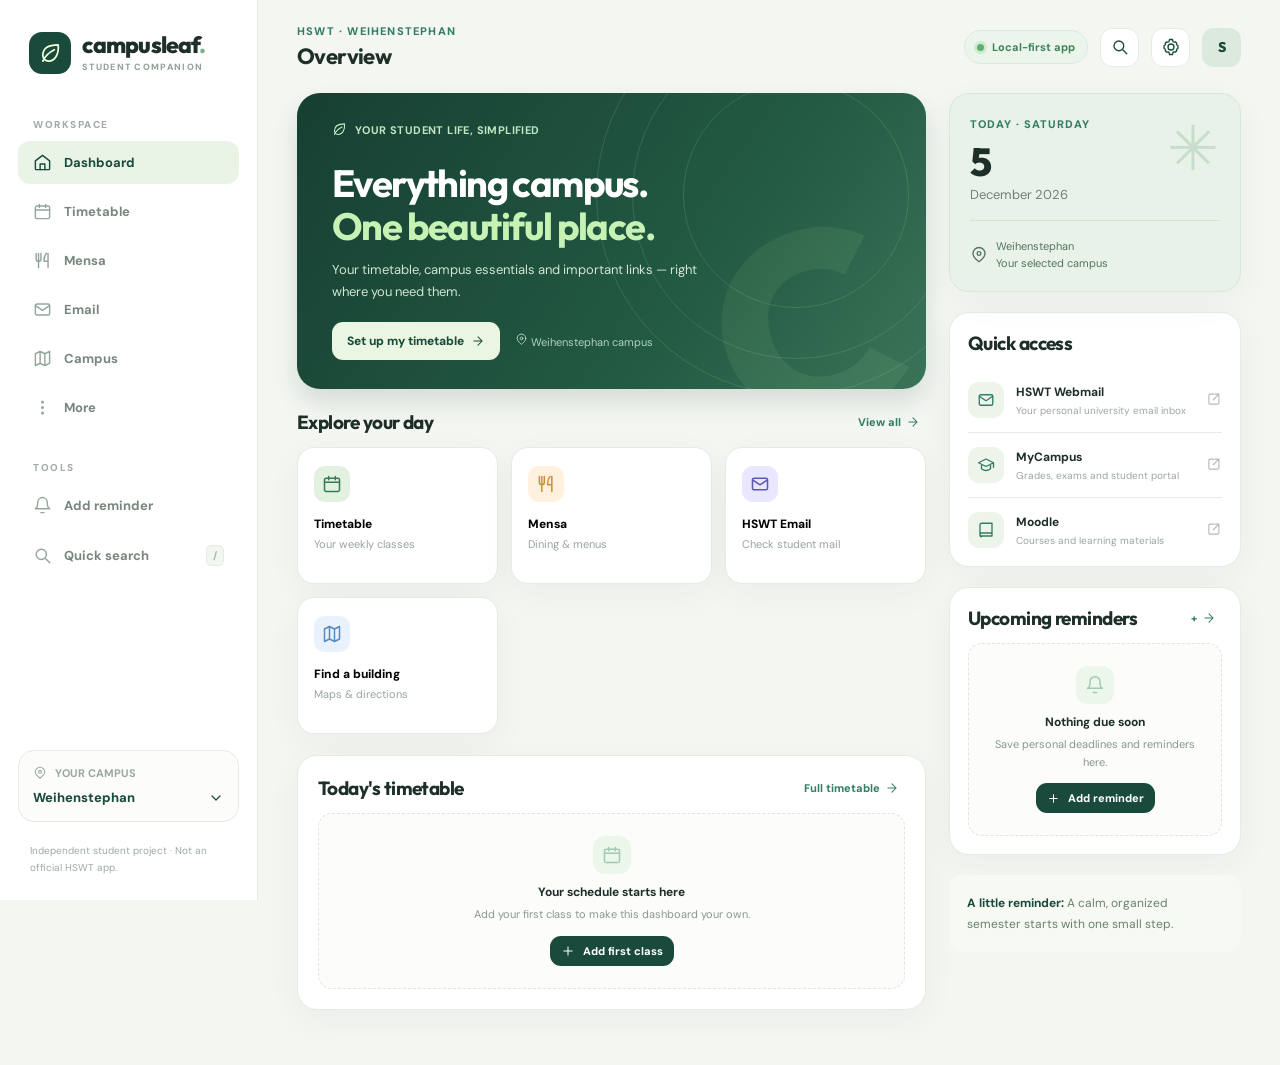
==== index.html @ a12aa0f3 "Initial CampusLeaf app release" ====
<!doctype html>
<html lang="en">
  <head>
    <meta charset="utf-8" />
    <meta name="viewport" content="width=device-width, initial-scale=1, viewport-fit=cover" />
    <meta name="theme-color" content="#123D33" />
    <meta name="description" content="An independent student-built companion for HSWT's Weihenstephan and Triesdorf campuses." />
    <meta name="apple-mobile-web-app-capable" content="yes" />
    <meta name="apple-mobile-web-app-status-bar-style" content="default" />
    <meta name="apple-mobile-web-app-title" content="CampusLeaf" />
    <link rel="manifest" href="./manifest.webmanifest" />
    <link rel="icon" href="./assets/favicon.svg" type="image/svg+xml" />
    <link rel="apple-touch-icon" href="./assets/icon-192.png" />
    <link rel="stylesheet" href="./styles.css" />
    <title>CampusLeaf — Your HSWT student companion</title>
  </head>
  <body>
    <div id="app"></div>
    <script src="./data-services.js" defer></script>
    <script src="./app.js" defer></script>
  </body>
</html>
---- styles.css ----
@import url('https://fonts.googleapis.com/css2?family=DM+Sans:wght@400;500;600;700;800&family=Outfit:wght@400;500;600;700;800&display=swap');
:root{--bg:#F4F6F2;--surface:#FFF;--surface-2:#F7F9F6;--text:#1E2E29;--muted:#738078;--border:#E6EBE5;--green:#194A3B;--green-dark:#12382E;--mint:#DCF0DB;--lime:#BCE68C;--sage:#E7EFE5;--teal:#347C66;--amber:#F4B96C;--shadow:0 10px 35px rgba(19,51,35,.045);--r:20px;--font:'DM Sans',-apple-system,BlinkMacSystemFont,'Segoe UI',sans-serif}
*{box-sizing:border-box}html{height:100%;scroll-behavior:smooth}body{margin:0;min-height:100%;background:var(--bg);color:var(--text);font-family:var(--font);font-size:14px;-webkit-font-smoothing:antialiased}a{color:inherit;text-decoration:none}button,input,select,textarea{font:inherit}button{cursor:pointer}button:focus-visible,a:focus-visible,input:focus-visible,select:focus-visible,textarea:focus-visible{outline:3px solid #69BB8F;outline-offset:2px}button:disabled{cursor:not-allowed;opacity:.55}.app-shell{display:grid;grid-template-columns:258px minmax(0,1fr);min-height:100vh;max-width:1920px;margin:auto}.sidebar{background:#fff;border-right:1px solid var(--border);height:100vh;position:sticky;top:0;padding:32px 18px 24px;display:flex;flex-direction:column;gap:28px;z-index:20}.brand{display:flex;align-items:center;gap:11px;padding:0 11px}.brand-mark{background:var(--green);color:#EDFFDB;width:42px;height:42px;border-radius:13px;display:grid;place-items:center;flex-shrink:0}.brand-name{font-family:Outfit,var(--font);font-size:23px;font-weight:800;line-height:1;letter-spacing:-.9px}.brand-sub{margin-top:5px;color:#93A298;letter-spacing:1.3px;text-transform:uppercase;font-size:9px;font-weight:800}.aside-label{font-size:10px;color:#A0ACA4;text-transform:uppercase;font-weight:800;letter-spacing:1.5px;padding:0 15px;margin:16px 0 10px}.nav-list{display:grid;gap:6px}.nav-btn{display:flex;align-items:center;gap:12px;text-align:left;border:0;background:transparent;width:100%;border-radius:12px;padding:12px 15px;font-size:13px;font-weight:700;color:#78877D;transition:.2s}.nav-btn:hover{background:#F1F6F0;color:var(--green)}.nav-btn.active{color:var(--green);background:#E9F4E7}.nav-btn.active .nav-icon{color:var(--green)}.nav-btn .nav-icon{color:#94A69A;line-height:0}.sidebar-bottom{margin-top:auto;display:grid;gap:20px}.campus-switch{border:1px solid var(--border);border-radius:16px;padding:15px 14px;background:#FCFDFB}.campus-top{display:flex;align-items:center;gap:8px;color:#9AA79F;font-size:11px;font-weight:700;margin-bottom:9px}.campus-select{display:flex;align-items:center;justify-content:space-between;border:0;background:none;text-align:left;width:100%;font-size:13px;color:var(--green);font-weight:800;padding:0}.indie-note{font-size:10px;color:#9CA9A1;line-height:1.7;padding:0 12px}.content{min-width:0}.topbar{padding:24px 39px 17px;display:flex;align-items:center;justify-content:space-between;gap:16px}.top-title{display:flex;flex-direction:column;gap:4px}.top-title .eyebrow{font-size:11px;letter-spacing:1.2px;text-transform:uppercase;font-weight:800;color:var(--teal)}.top-title strong{font-family:Outfit,var(--font);font-size:22px;letter-spacing:-.6px}.top-actions{display:flex;align-items:center;gap:12px}.top-status{font-size:11px;font-weight:700;border:1px solid #DCEADE;background:#EBF5EB;color:#418257;padding:9px 12px;border-radius:20px;display:flex;align-items:center;gap:8px}.status-dot{width:7px;height:7px;background:#5FAF73;border-radius:50%;box-shadow:0 0 0 3px #CFEBCE}.icon-button{border:1px solid var(--border);background:var(--surface);color:var(--green);width:39px;height:39px;border-radius:12px;display:grid;place-items:center}.avatar{width:39px;height:39px;border-radius:12px;background:#DBEADD;color:var(--green);font-family:Outfit;display:grid;place-items:center;font-weight:800}.page{max-width:1550px;margin:0 auto;padding:6px 39px 55px}.page-title{font-family:Outfit,var(--font);font-size:30px;font-weight:700;letter-spacing:-1px;margin:0 0 5px}.page-sub{color:var(--muted);line-height:1.6;margin:0 0 24px;font-size:13px}.dashboard-grid{display:grid;grid-template-columns:minmax(0,1fr) 292px;gap:23px}.main-column{min-width:0;display:flex;flex-direction:column;gap:21px}.side-column{min-width:0;display:flex;flex-direction:column;gap:20px}.hero{position:relative;min-height:248px;overflow:hidden;border-radius:23px;background:linear-gradient(125deg,#173F33 0%,#235B43 65%,#3A7458 100%);color:#fff;padding:29px 35px;box-shadow:0 13px 24px rgba(24,68,49,.14)}.hero>*{position:relative;z-index:2}.hero-orbit{position:absolute!important;z-index:1!important;right:-70px;top:-98px;width:400px;height:400px;border-radius:50%;border:1px solid rgba(237,252,218,.12)}.hero-orbit:before,.hero-orbit:after{content:'';position:absolute;inset:35px;border-radius:50%;border:1px solid rgba(237,252,218,.12)}.hero-orbit:after{inset:86px}.hero-leaf{position:absolute!important;z-index:1!important;right:32px;bottom:-65px;font-family:Outfit;font-size:260px;font-weight:800;line-height:1;color:rgba(205,246,177,.07);transform:rotate(-18deg)}.hero-top{display:flex;align-items:center;gap:8px;color:#C1E7C2;font-size:11px;font-weight:700;letter-spacing:.4px}.hero h1{font-family:Outfit,var(--font);font-size:38px;max-width:490px;line-height:1.12;letter-spacing:-1.6px;margin:25px 0 12px}.hero p{color:#D0E5D2;font-size:13px;max-width:390px;line-height:1.65;margin:0}.hero-footer{margin-top:20px;display:flex;align-items:center;gap:15px;flex-wrap:wrap}.white-button{border:0;border-radius:11px;background:#EAF6E1;padding:11px 15px;font-size:12px;font-weight:800;color:var(--green);display:inline-flex;align-items:center;gap:7px}.hero-meta{color:#B2D4BD;font-size:11px}.section-heading{display:flex;align-items:center;justify-content:space-between;gap:12px;margin-bottom:13px}.section-heading h2,.panel-heading{font-family:Outfit,var(--font);font-size:19px;font-weight:700;letter-spacing:-.55px;margin:0}.section-heading .small-link{color:var(--teal);font-size:11px;font-weight:800;border:0;background:none;display:flex;align-items:center;gap:5px}.quick-grid{display:grid;grid-template-columns:repeat(3,minmax(0,1fr));gap:13px}.quick-tile{border:1px solid var(--border);border-radius:17px;background:#fff;padding:18px 16px;text-align:left;min-height:137px;display:flex;flex-direction:column;align-items:start;box-shadow:var(--shadow);transition:transform .18s,border-color .18s}.quick-tile:hover{transform:translateY(-3px);border-color:#BBD5C0}.tile-icon{width:36px;height:36px;border-radius:11px;display:grid;place-items:center;margin-bottom:14px}.tile-icon.green{background:#E2F1E0;color:#377B56}.tile-icon.orange{background:#FFF1DE;color:#CE8E37}.tile-icon.blue{background:#E8F1FC;color:#588CC0}.tile-title{font-weight:800;font-size:12px;margin-bottom:4px}.tile-sub{font-size:11px;color:#98A49C;line-height:1.5}.card{border:1px solid var(--border);border-radius:var(--r);background:var(--surface);padding:20px;box-shadow:var(--shadow)}.card.slim{padding:18px}.agenda-list{display:grid;gap:10px;margin-top:16px}.agenda-item{display:flex;gap:13px;align-items:center;border-radius:12px;padding:12px 13px;background:var(--surface-2)}.time-box{font-size:11px;color:var(--teal);font-weight:800;min-width:48px}.agenda-line{height:30px;width:3px;border-radius:2px;background:#8DBD9E}.agenda-text{min-width:0;flex:1}.agenda-title{font-size:12px;font-weight:800;white-space:nowrap;overflow:hidden;text-overflow:ellipsis}.agenda-detail{font-size:10px;color:#9AA69D;margin-top:4px}.empty{padding:22px;text-align:center;border:1px dashed #DBE8DB;border-radius:14px;background:#FCFDFB}.empty-icon{color:#A1CBB1;margin:0 auto 10px;width:38px;height:38px;display:grid;place-items:center;background:#EDF6EB;border-radius:12px}.empty strong{display:block;font-size:12px;margin-bottom:6px}.empty p{color:#89988B;font-size:11px;line-height:1.6;margin:0 auto 12px;max-width:300px}.btn{display:inline-flex;align-items:center;justify-content:center;gap:8px;border-radius:11px;border:0;padding:10px 15px;background:var(--green);font-size:12px;font-weight:800;color:white}.btn:hover{filter:brightness(1.08)}.btn.secondary{background:#E8F3E7;color:var(--green)}.btn.outline{background:transparent;border:1px solid var(--border);color:var(--text)}.btn.danger{background:#FFF0ED;color:#B54435}.btn.small{font-size:11px;padding:8px 11px}.eyebrow-card{font-size:11px;font-weight:800;letter-spacing:1px;color:var(--teal);text-transform:uppercase}.date-number{font-family:Outfit;font-size:39px;font-weight:800;letter-spacing:-1.5px;line-height:1;margin:10px 0 5px}.date-month{font-size:13px;color:var(--muted)}.date-card{background:#E9F2E8;border-color:#D6E8D7;position:relative;overflow:hidden}.date-card::after{content:'✳';position:absolute;top:14px;right:21px;color:#C7DECB;font-size:62px}.date-divider{height:1px;background:#D4E5D5;margin:17px 0}.date-foot{display:flex;gap:8px;align-items:center;color:#527560;font-size:11px;line-height:1.5}.small-panel-row{display:flex;align-items:center;gap:12px;padding:14px 0;border-bottom:1px solid var(--border)}.small-panel-row:last-child{border-bottom:none;padding-bottom:0}.small-panel-icon{width:36px;height:36px;display:grid;place-items:center;border-radius:11px;background:#EDF5EA;color:var(--teal)}.small-panel-text{flex:1;min-width:0}.small-panel-text strong{font-size:12px;display:block}.small-panel-text small{display:block;color:#9AA79E;font-size:10px;margin-top:4px}.external{color:#B0BDB2}.quote{background:#F7F9F3;border-radius:14px;padding:18px;font-size:12px;color:#6A806D;line-height:1.7}.quote strong{color:var(--green)}.footer-meta{color:#A0ADA3;font-size:11px;line-height:1.7;text-align:center;margin-top:auto}.chip{border-radius:20px;padding:5px 9px;background:#ECF5E9;color:#397A56;font-size:10px;font-weight:800;display:inline-flex;gap:5px;align-items:center}.chip.gold{background:#FFF4E4;color:#B47A37}.chip.gray{background:#F2F5F1;color:#708578}.list-grid{display:grid;gap:12px}.day-tabs{display:flex;gap:7px;overflow-x:auto;scrollbar-width:none;margin-bottom:22px}.day-tabs::-webkit-scrollbar{display:none}.day-tab{background:#fff;border:1px solid var(--border);border-radius:13px;min-width:79px;padding:12px 16px;display:flex;flex-direction:column;align-items:center;gap:5px;color:#84958A}.day-tab.active{background:var(--green);border-color:var(--green);color:#fff}.day-tab strong{font-size:13px}.day-tab small{font-size:10px;font-weight:700}.class-card,.reminder-card{background:#fff;border:1px solid var(--border);border-radius:16px;padding:19px;display:flex;align-items:center;gap:15px;min-width:0}.class-time{min-width:84px;font-family:Outfit;font-weight:800;color:var(--green);font-size:17px}.class-time span{display:block;font-size:11px;color:#9CAAA0;font-family:var(--font);margin-top:5px;font-weight:600}.class-stripe{width:4px;align-self:stretch;min-height:50px;background:#80B899;border-radius:5px}.class-content{flex:1;min-width:0}.class-content strong{display:block;font-size:15px;margin-bottom:6px}.class-content small{font-size:11px;color:#93A097}.class-content .subrow{display:flex;gap:13px;flex-wrap:wrap}.delete-btn{border:0;border-radius:10px;background:#FDF0ED;color:#B96D64;padding:10px;display:grid;place-items:center}.toolbar{display:flex;align-items:center;justify-content:space-between;margin-bottom:20px;gap:14px;flex-wrap:wrap}.pill-tabs{display:inline-flex;background:#E9EEE7;padding:4px;border-radius:13px;gap:3px}.pill-tabs button{border:0;border-radius:10px;background:transparent;padding:9px 13px;color:#829185;font-weight:800;font-size:11px}.pill-tabs button.active{background:white;color:var(--green);box-shadow:0 1px 6px rgba(0,0,0,.04)}.info-banner{display:flex;align-items:flex-start;gap:12px;background:#EEF4EB;border:1px solid #E0EBDD;padding:15px 17px;border-radius:14px;font-size:12px;color:#5D7862;line-height:1.7;margin-bottom:22px}.info-banner strong{color:var(--green)}.spotlight{border-radius:22px;padding:25px;min-height:195px;background:linear-gradient(115deg,#204D3C,#458360);color:#fff;position:relative;overflow:hidden}.spotlight::after{content:'◌';font-family:Outfit;position:absolute;right:-4px;bottom:-77px;color:#AEE2A4;opacity:.17;font-size:260px}.spotlight>*{position:relative;z-index:1}.spotlight small{font-size:11px;text-transform:uppercase;font-weight:800;letter-spacing:1px;color:#C1E8C3}.spotlight h2{font-family:Outfit;font-size:27px;letter-spacing:-.8px;margin:17px 0 8px}.spotlight p{font-size:12px;color:#D4E8D7;max-width:480px;line-height:1.7}.food-layout{display:grid;grid-template-columns:1.1fr 1fr;gap:19px}.resource-row{display:flex;align-items:center;gap:14px;padding:15px;border:1px solid var(--border);border-radius:14px;background:#fff;margin-bottom:10px;transition:border-color .2s}.resource-row:hover{border-color:#95C5A6}.resource-icon{width:44px;height:44px;border-radius:13px;background:#EDF4EC;color:#458467;display:grid;place-items:center;flex-shrink:0}.resource-content{min-width:0;flex:1}.resource-content strong{font-size:13px;display:block;margin-bottom:4px}.resource-content small{font-size:11px;color:#92A096;line-height:1.5}.campus-grid{display:grid;grid-template-columns:1fr 1fr;gap:20px}.map-graphic{height:155px;border-radius:15px;margin-bottom:18px;display:grid;place-items:center;position:relative;background:radial-gradient(circle at 76% 22%,#CCE8CB 0 10%,transparent 11%),linear-gradient(140deg,#E9F4E5,#DCE9DA);overflow:hidden}.map-graphic:before{content:'';position:absolute;width:260px;height:25px;background:#F7FCF6;transform:rotate(-30deg);box-shadow:0 50px 0 #F7FCF6,0 -48px 0 #F7FCF6}.map-graphic:after{content:'';width:160px;height:160px;border:2px dashed #93C79B;position:absolute;transform:rotate(-30deg);border-radius:50%}.map-pin{position:relative;z-index:1;background:#2C7053;color:white;width:47px;height:47px;display:grid;place-items:center;border:5px solid #D5E9D6;border-radius:50%;box-shadow:0 4px 12px rgba(44,112,83,.12)}.campus-box{border:1px solid var(--border);background:#fff;border-radius:19px;padding:20px}.campus-box.selected{border-color:#85B995;box-shadow:0 0 0 2px #E0F0DE}.campus-box h3{font-family:Outfit;font-size:22px;margin:5px 0}.campus-box p{color:#8B9A90;font-size:12px;line-height:1.7}.campus-box .campus-tag{font-size:10px;color:#3F8060;font-weight:800;text-transform:uppercase;letter-spacing:1px}.building-list{display:flex;gap:7px;flex-wrap:wrap;margin:13px 0 20px}.building{background:#F1F5F0;border:1px solid #E6EBE4;padding:7px 10px;border-radius:8px;font-size:10px;font-weight:700;color:#66816C}.settings-grid{display:grid;grid-template-columns:1fr 1fr;gap:20px}.setting-row{display:flex;align-items:center;justify-content:space-between;gap:20px;padding:18px 0;border-bottom:1px solid var(--border)}.setting-row:last-child{border:0}.setting-row strong{display:block;font-size:13px;margin-bottom:5px}.setting-row small{font-size:11px;color:#95A197;line-height:1.6}.setting-options{display:flex;gap:6px}.setting-options button{padding:9px 11px;border:1px solid var(--border);border-radius:10px;background:#fff;color:#889A8D;font-weight:800;font-size:11px}.setting-options button.active{background:var(--green);border-color:var(--green);color:#fff}.modal-backdrop{position:fixed;inset:0;background:rgba(10,32,21,.47);backdrop-filter:blur(4px);z-index:100;display:grid;place-items:center;padding:18px}.modal{width:min(100%,510px);max-height:94vh;overflow-y:auto;background:#fff;border-radius:22px;padding:24px;box-shadow:0 25px 80px rgba(0,0,0,.19)}.modal-head{display:flex;justify-content:space-between;align-items:flex-start;gap:10px;margin-bottom:18px}.modal-title{font-family:Outfit;font-size:24px;font-weight:800;letter-spacing:-.6px}.modal-sub{font-size:11px;color:#8C9A90;margin-top:5px}.form-grid{display:grid;grid-template-columns:1fr 1fr;gap:14px}.field{display:flex;flex-direction:column;gap:7px}.field.full{grid-column:1/-1}.field label{font-size:11px;color:#708276;font-weight:800}.field input,.field select,.field textarea{width:100%;padding:12px;border-radius:10px;background:#F9FBF8;border:1px solid #DFE8DE;color:var(--text);outline:none;min-width:0}.field input:focus,.field select:focus,.field textarea:focus{border-color:#7AAF8E}.form-actions{margin-top:22px;display:flex;justify-content:flex-end;gap:8px}.toast{position:fixed;bottom:26px;left:50%;transform:translateX(-50%);background:#1A4537;color:white;padding:12px 17px;border-radius:12px;box-shadow:0 12px 22px #193E3320;z-index:120;max-width:calc(100% - 30px);font-size:12px;font-weight:700}.mobile-top{display:none}.mobile-tabs{display:none}.desktop-only{display:initial}.mobile-only{display:none}.search-input{width:100%;border:1px solid var(--border);background:white;border-radius:12px;padding:12px 15px;font-size:13px;min-width:0}.search-input::placeholder{color:#A0ABA3}.kbd{display:inline-block;font-size:10px;font-weight:800;background:#F2F6F1;border:1px solid var(--border);padding:3px 6px;border-radius:5px;color:#A4B3A6;margin-left:auto}.search-head{display:flex;align-items:center;gap:10px;margin-bottom:16px}.suggestion-heading{font-size:10px;text-transform:uppercase;letter-spacing:1px;color:#A1AFA3;font-weight:800;margin:20px 0 9px}.privacy-row{margin-top:20px;border-top:1px solid var(--border);padding-top:16px;color:#97A69B;font-size:11px;line-height:1.7}body.dark{--bg:#101F1A;--surface:#1B3128;--surface-2:#20382E;--text:#E9F4E9;--muted:#B0C1B3;--border:#365046;--green:#A8D9B3;--green-dark:#A7DBAF;--mint:#224834;--sage:#264436;--teal:#A8DBAC;--shadow:0 10px 34px rgba(0,0,0,.13)}body.dark .sidebar,body.dark .card,body.dark .quick-tile,body.dark .class-card,body.dark .resource-row,body.dark .reminder-card,body.dark .campus-box,body.dark .icon-button,body.dark .modal,body.dark .search-input{background:var(--surface)}body.dark .nav-btn.active,body.dark .campus-switch,body.dark .empty,body.dark .quote,body.dark .day-tab,body.dark .field input,body.dark .field select,body.dark .field textarea,body.dark .setting-options button{background:#213A2E;color:var(--text)}body.dark .hero,body.dark .spotlight{background:linear-gradient(130deg,#234C3A,#32664B)}body.dark .btn:not(.outline):not(.secondary):not(.danger),body.dark .day-tab.active,body.dark .setting-options button.active{background:#53856B;color:#fff}body.dark .date-card{background:#244A39;border-color:#365D44}body.dark .top-status{background:#1A4731;border-color:#346445;color:#AAD8B5}body.dark .modal-backdrop{background:#07140BCC}
@media(max-width:1150px){.dashboard-grid{grid-template-columns:minmax(0,1fr) 245px}.hero h1{font-size:33px}.page{padding-left:26px;padding-right:26px}.topbar{padding-left:26px;padding-right:26px}.sidebar{width:220px;padding:27px 12px}.app-shell{grid-template-columns:220px minmax(0,1fr)}.quick-grid{gap:10px}.quick-tile{padding:15px 13px}}
@media(max-width:950px){.dashboard-grid{grid-template-columns:1fr}.side-column{display:grid;grid-template-columns:1fr 1fr;gap:16px}.aside-quote{display:none}.food-layout{grid-template-columns:1fr}}
@media(max-width:760px){.app-shell{display:block;padding-bottom:78px}.sidebar,.topbar{display:none}.mobile-top{display:flex;align-items:center;justify-content:space-between;padding:18px 20px 11px}.mobile-top .brand-name{font-size:21px}.mobile-top .brand-mark{width:36px;height:36px;border-radius:11px}.mobile-top .brand{padding:0;gap:9px}.mobile-tabs{display:flex;position:fixed;bottom:0;left:0;right:0;background:#fff;border-top:1px solid #E2EBE3;z-index:30;justify-content:space-around;padding:8px 8px calc(8px + env(safe-area-inset-bottom));box-shadow:0 -6px 22px #15332308}.mobile-tab{border:0;background:none;color:#98A99B;flex:1;max-width:110px;display:flex;align-items:center;flex-direction:column;gap:4px;padding:7px 0;font-size:10px;font-weight:800}.mobile-tab.active{color:#2D7352}.mobile-tab.active .mobile-tab-icon{background:#E5F2E3;border-radius:10px}.mobile-tab-icon{width:36px;height:30px;display:grid;place-items:center}.page{padding:8px 18px 34px}.page-title{font-size:26px}.hero{min-height:245px;padding:25px}.hero h1{font-size:35px;margin-top:22px}.quick-grid{grid-template-columns:repeat(3,minmax(0,1fr))}.side-column{grid-template-columns:1fr 1fr}.campus-grid,.settings-grid{grid-template-columns:1fr}.desktop-only{display:none}.mobile-only{display:initial}.toast{bottom:96px}body.dark .mobile-tabs{background:#193428;border-color:#355443}body.dark .mobile-tab.active{color:#A0D7AC}}
@media(max-width:485px){.hero h1{font-size:31px;max-width:290px}.hero{padding:22px;min-height:240px}.hero-meta{display:none}.hero p{font-size:12px}.quick-grid{gap:9px}.quick-tile{min-height:125px;padding:13px 10px}.tile-icon{width:34px;height:34px;margin-bottom:12px}.tile-title{font-size:11px}.tile-sub{font-size:10px}.side-column{grid-template-columns:1fr}.date-card{display:flex;align-items:center;justify-content:space-between}.date-divider{display:none}.date-number{margin:5px 0}.date-foot{max-width:150px}.class-card{gap:10px;padding:14px}.class-time{min-width:65px;font-size:14px}.class-content strong{font-size:13px}.day-tab{min-width:66px;padding:11px 9px}.form-grid{gap:12px}.food-layout{gap:12px}.spotlight h2{font-size:24px}}

@media(max-width:485px){.date-card{display:block}.date-foot{max-width:none;margin-top:14px}}

/* CampusLeaf 2.0 — live campus dining and personal calendar */
.toolbar-actions{display:flex;gap:9px;flex-wrap:wrap}.sync-panel{display:flex;align-items:center;justify-content:space-between;gap:20px;padding:23px 25px;border-radius:20px;background:linear-gradient(135deg,#edf5e9,#f8fbf2);border:1px solid #dce9d6;margin-bottom:20px}.sync-panel>div{min-width:0}.sync-panel p{font-size:12px;line-height:1.6;color:#7b917e;margin:7px 0 0;max-width:670px}.small-uppercase{text-transform:uppercase;letter-spacing:1.2px;font-size:10px;font-weight:800;color:#74947c}.sync-title{font-size:18px;display:flex;align-items:center;gap:8px;font-weight:800;margin-top:7px;color:#285f43}.week-switcher{display:flex;align-items:center;justify-content:center;gap:14px;margin-bottom:17px}.week-switcher strong{font-size:14px;min-width:190px;text-align:center;color:var(--text)}.week-switcher .icon-button{width:35px;height:35px;flex-shrink:0}.schedule-card{padding:23px}.source-tag{font-size:10px;border-radius:8px;padding:5px 7px;background:#e7effd;color:#537db7;font-weight:800;align-self:center}.venue-strip{display:flex;gap:10px;overflow-x:auto;padding:3px 1px 18px;scrollbar-width:thin;scroll-snap-type:x proximity}.venue-chip{display:flex;align-items:center;gap:11px;padding:13px 14px;flex:0 0 209px;min-height:80px;text-align:left;border-radius:17px;border:1px solid var(--border);background:var(--surface);color:var(--text);cursor:pointer;scroll-snap-align:start;box-shadow:0 2px 7px #173e2810;transition:box-shadow .2s,border-color .2s,transform .2s}.venue-chip:hover{transform:translateY(-2px);border-color:#8cb99c;box-shadow:0 5px 13px #173e281a}.venue-chip.selected{background:#eaf5e7;border-color:#70ae88;box-shadow:0 0 0 1px #80b999}.venue-icon{display:grid;place-items:center;background:#dcefe0;color:#2d7752;border-radius:12px;width:36px;height:36px;flex-shrink:0}.venue-chip strong,.venue-chip small{display:block}.venue-chip strong{font-size:12px;line-height:1.36}.venue-chip small{font-size:10px;color:#87998a;margin-top:4px}.fav-mark{color:#e3a53f;align-self:flex-start}.food-stage{display:grid;grid-template-columns:minmax(0,1.55fr) minmax(230px,.85fr);gap:18px}.live-menu-card{overflow:hidden;padding:0}.menu-head{padding:25px 24px 20px;display:flex;align-items:flex-start;justify-content:space-between;border-bottom:1px solid var(--border);gap:14px}.menu-head h2{font-family:Outfit,system-ui,sans-serif;font-size:25px;line-height:1.17;margin:7px 0 8px;letter-spacing:-.6px}.menu-head p{display:flex;align-items:flex-start;gap:5px;color:#84998b;font-size:11px;line-height:1.5;margin:0}.favorite-btn{width:40px;height:40px;display:grid;place-items:center;border-radius:13px;border:1px solid #e5e9d4;background:#f8faec;color:#bc9343;font-size:26px;cursor:pointer}.menu-date-picker{display:flex;justify-content:space-between;align-items:center;gap:8px;margin:18px 22px 10px;background:#f4f7f1;padding:7px;border-radius:15px}.menu-date-picker>div{text-align:center}.menu-date-picker strong{display:block;font-size:13px}.menu-date-picker small{display:block;color:#98a79c;font-size:10px;margin-top:2px}.menu-filter{display:flex;gap:8px;padding:4px 22px 16px;flex-wrap:wrap}.filter-chip{border:1px solid #e3ebdf;background:#fff;color:#6b856f;border-radius:999px;padding:7px 11px;font-size:11px;font-weight:750;cursor:pointer}.filter-chip.active{background:#2f7653;border-color:#2f7653;color:#fff}.meal-stack{padding:1px 21px 11px}.meal-item{display:flex;align-items:flex-start;gap:11px;padding:17px 2px;border-top:1px solid var(--border)}.meal-icon{display:grid;place-items:center;flex:0 0 33px;height:33px;border-radius:10px;background:#eff4e7;color:#608a59}.meal-body{flex:1;min-width:0}.meal-body small{font-size:10px;text-transform:uppercase;color:#8b9c87;letter-spacing:.5px;display:block;margin-bottom:5px}.meal-body strong{font-size:13px;line-height:1.5;display:block}.meal-labels{display:flex;gap:5px;flex-wrap:wrap;margin-top:9px}.meal-labels span{padding:4px 6px;background:#f2f5f0;color:#829280;border-radius:5px;font-size:9px;max-width:100%}.meal-price{font-size:12px;font-weight:850;color:#357554;text-align:right;flex:0 0 auto;max-width:95px}.menu-footer{border-top:1px solid var(--border);padding:15px 23px;display:flex;align-items:center;justify-content:space-between;gap:12px;font-size:11px}.feed-status{display:inline-flex;align-items:center;gap:7px;color:#90a193;font-weight:750}.feed-status i{width:8px;height:8px;border-radius:50%;background:#a5aba1}.feed-status.good i{background:#42b979}.food-info{display:flex;flex-direction:column;gap:17px;min-width:0}.food-info .spotlight{min-height:220px}.food-info .spotlight:after{font-size:235px}.venue-details h2{font-family:Outfit;font-size:20px;margin:0 0 16px}.detail-line{display:flex;align-items:flex-start;gap:10px;color:#687d70;font-size:12px;line-height:1.5;margin:12px 0}.detail-line svg{flex-shrink:0;color:#5a9978}.venue-details .btn{margin:12px 0 0;width:100%;justify-content:center}.loading-list{padding:25px;display:grid;gap:15px}.loading-list span{height:56px;border-radius:12px;background:linear-gradient(90deg,#f3f6f1,#e5eee4,#f3f6f1);background-size:200% 100%;animation:skel 2s infinite}.loading-list span:nth-child(2){width:90%}.loading-list span:nth-child(3){width:75%}@keyframes skel{to{background-position:-200% 0}}.calendar-dialog{display:grid;gap:14px}.calendar-option{display:flex;gap:14px;padding:18px;border:1px solid var(--border);border-radius:16px;background:#fbfcfa}.option-number{border-radius:10px;display:grid;place-items:center;background:#dfefe0;color:#397955;font-weight:850;font-size:11px;flex:0 0 37px;height:37px}.calendar-option>div:last-child{flex:1;min-width:0}.calendar-option strong{font-size:14px;line-height:1.5}.calendar-option p{font-size:11px;line-height:1.7;color:#859788;margin:7px 0 13px}.calendar-option input[type=url]{width:100%;background:#fff;border:1px solid #dce7da;border-radius:10px;padding:11px;font-size:12px;min-width:0;margin:2px 0 10px}.calendar-option .checkline{display:flex;gap:8px;font-size:11px;line-height:1.6;color:#809184;align-items:flex-start;margin:3px 0 11px}.calendar-option .checkline input{margin-top:3px;flex-shrink:0}.calendar-stats{font-size:11px;background:#f3f7f0;border-radius:12px;padding:12px;display:flex;align-items:center;justify-content:space-between;gap:12px}.calendar-dialog .info-banner{margin:0}.file-pick{display:inline-flex;cursor:pointer;font-weight:700}.modal{max-height:85vh}.sync-panel .btn{white-space:nowrap}.venue-details .btn{display:flex}.food-info .spotlight h2{font-size:25px}
body.dark .sync-panel{background:linear-gradient(120deg,#203d2d,#254834);border-color:#47634d}body.dark .sync-title,body.dark .meal-price{color:#a2dbb0}body.dark .venue-chip,body.dark .live-menu-card,body.dark .calendar-option,body.dark .filter-chip,body.dark .menu-date-picker{background:#1d3328;color:#e7f3e8}body.dark .venue-chip.selected{background:#2f5940;border-color:#80b08b}body.dark .meal-icon,body.dark .venue-icon{background:#355642;color:#b0dfb8}body.dark .meal-labels span{background:#314638;color:#b2cbb8}body.dark .calendar-option input[type=url]{background:#20372c;color:white}body.dark .menu-date-picker{background:#233d30}body.dark .filter-chip.active{background:#53856b}body.dark .calendar-stats{background:#233d30}body.dark .favorite-btn{background:#34452b;border-color:#52613a}
@media(max-width:1050px){.food-stage{grid-template-columns:1fr}.food-info{display:grid;grid-template-columns:1fr 1fr;align-items:stretch}.food-info .spotlight{min-height:210px}}
@media(max-width:760px){.venue-strip{margin:0 -18px;padding:2px 18px 14px}.food-stage{gap:15px}.food-info{grid-template-columns:1fr}.food-info .spotlight{min-height:160px}.food-info .spotlight h2{margin-top:10px}.food-info .spotlight p{margin-bottom:0}.toolbar-actions{width:100%;display:grid;grid-template-columns:1fr 1fr}.toolbar-actions .btn{justify-content:center;padding:11px 7px;font-size:11px}.sync-panel{padding:17px 16px;align-items:flex-start;flex-wrap:wrap}.sync-panel .btn{width:100%;justify-content:center}.menu-head{padding:20px 17px 17px}.menu-head h2{font-size:22px}.meal-stack{padding:0 15px 10px}.meal-item{gap:8px}.meal-price{max-width:80px}.menu-date-picker{margin:15px 15px 9px}.menu-filter{padding:3px 15px 15px}.menu-footer{padding:14px 15px}.calendar-option{padding:14px;gap:10px}.calendar-option .option-number{flex-basis:31px;width:31px;height:31px}.modal{padding:20px}.venue-chip{flex-basis:188px;min-height:74px}.week-switcher{gap:9px}.week-switcher strong{min-width:154px;font-size:12px}.sync-title{font-size:16px}}

/* CampusLeaf 3.0 — direct in-app menu calendar */
.menu-jump { display:flex; align-items:center; justify-content:flex-end; gap:10px; padding:7px 0 16px; color:var(--muted,#6c7d71); font-size:13px; }
.menu-jump input { max-width:175px; width:100%; font:inherit; color:inherit; color:var(--text,#1d3028); background:var(--surface,#fff); border:1px solid var(--border,#d7e0d9); border-radius:11px; padding:9px 12px; }
.menu-date-picker small button.small-link { font-size:12px; display:inline; padding:0; border:0; background:transparent; cursor:pointer; color:#147e53; font-weight:700; }
.source-meta { color:var(--muted,#6c7d71); font-size:11px; }
@media(max-width:520px){.menu-jump{justify-content:space-between}.menu-footer{gap:9px;flex-wrap:wrap}.source-meta{flex:1 0 100%}}

/* CampusLeaf 4.0 — secure HSWT email access (external university-hosted mailbox) */
.mail-page{display:flex;flex-direction:column;gap:20px;min-width:0}.mail-page .toolbar{margin-bottom:2px}.mail-secure-badge{display:flex;align-items:center;gap:8px;border:1px solid #d8e9df;border-radius:99px;padding:9px 13px;font-size:11px;font-weight:800;color:#347353;background:#edf8ef;white-space:nowrap}.mail-layout{display:grid;grid-template-columns:minmax(0,1.55fr) minmax(245px,1fr);gap:19px;align-items:stretch}.mail-primary{padding:32px 30px;display:flex;flex-direction:column;align-items:flex-start;background:linear-gradient(132deg,#f5fbf4,#fff 60%);min-height:420px}.mail-hero-mark{background:#d9f0d7;color:#276947;width:74px;height:74px;border-radius:22px;display:grid;place-items:center;margin-bottom:22px}.mail-overline{font-size:10px;letter-spacing:1.2px;font-weight:850;color:#488265}.mail-primary h2{font-family:Outfit,system-ui,sans-serif;letter-spacing:-.8px;font-size:29px;line-height:1.2;max-width:500px;margin:12px 0}.mail-primary p{color:var(--muted);font-size:13px;line-height:1.8;max-width:500px;margin:0 0 24px}.mail-open-btn{display:flex;align-items:center;gap:10px;border-radius:13px;background:#1e6045;color:#fff;text-decoration:none;font-size:14px;font-weight:800;padding:15px 19px;box-shadow:0 10px 25px #1e604525;transition:transform .2s,background .2s}.mail-open-btn:hover{transform:translateY(-2px);background:#154c35}.mail-open-btn svg:last-child{margin-left:4px}.mail-provider{margin-top:17px;color:#718c7b;display:flex;align-items:center;flex-wrap:wrap;gap:7px;font-size:11px}.mail-official{border-radius:7px;background:#e9f4e8;color:#457653;font-size:10px;font-weight:750;padding:5px 8px}.mail-side{display:flex;flex-direction:column;gap:18px}.mail-info-card{padding:22px 23px;flex:1}.mail-info-card h3{display:flex;align-items:center;gap:9px;margin:0 0 15px;font-family:Outfit,system-ui,sans-serif;font-size:17px}.mail-info-card h3 svg{color:#3c8b5f;flex-shrink:0}.mail-info-card p,.mail-info-card li{font-size:12px;line-height:1.85;color:var(--muted)}.mail-info-card ol{padding-left:22px;display:grid;gap:9px;margin:0}.mail-info-card p{margin:0}.mail-bottom{display:flex;align-items:center;justify-content:space-between;gap:20px;padding:22px 24px;border-radius:18px;background:#edf6ec;border:1px solid #d6e9d7}.mail-bottom h3{font-family:Outfit,system-ui,sans-serif;font-size:17px;margin:0 0 6px}.mail-bottom p{color:#617c69;font-size:12px;line-height:1.7;margin:0;max-width:550px}.mail-bottom .btn{flex-shrink:0}.mail-boundary{margin-top:0!important}.mail-tile{background:#e8e7ff;color:#5b57b5}body.dark .mail-primary{background:linear-gradient(132deg,#203a2c,#1b3128)}body.dark .mail-hero-mark,body.dark .mail-official{background:#2d5940;color:#bee6c1}body.dark .mail-secure-badge{background:#2b4837;color:#bedfc4;border-color:#456750}body.dark .mail-bottom{background:#203c2c;border-color:#365d46}body.dark .mail-bottom p{color:#afc9b8}body.dark .mail-open-btn{background:#458964}
@media(max-width:1080px){.mail-layout{grid-template-columns:1fr}.mail-side{display:grid;grid-template-columns:1fr 1fr}.mail-primary{min-height:0}}
@media(max-width:760px){.mail-primary{padding:23px 19px}.mail-primary h2{font-size:25px}.mail-side{grid-template-columns:1fr}.mail-bottom{flex-direction:column;align-items:stretch}.mail-bottom .btn{justify-content:center}.mail-page .toolbar{gap:10px;flex-wrap:wrap}.mobile-tabs{padding-left:4px;padding-right:4px}.mobile-tab{min-width:0;font-size:9px}.mobile-tab-icon{width:31px;height:30px}.quick-grid{grid-template-columns:repeat(2,minmax(0,1fr))}}
@media(max-width:360px){.mobile-tab{font-size:8px}.mobile-tab-icon{width:29px;height:28px}.mobile-tab-icon svg{width:18px;height:18px}.mail-open-btn{padding:14px 12px;font-size:12px}}

/* Email quick-open preference: only a local boolean, not an authentication setting. */
.mail-quick-panel{align-self:stretch;margin-top:22px;padding:16px 17px;display:flex;align-items:center;justify-content:space-between;gap:16px;background:#edf7ee;border:1px solid #d5e9d7;border-radius:15px}
.mail-quick-label{display:flex;flex-direction:column;gap:5px;min-width:0}
.mail-quick-label strong{font-size:13px;color:#194b35}
.mail-quick-label span{font-size:11px;line-height:1.6;color:#4f7560}
.mail-toggle{display:block;position:relative;width:52px;min-width:52px;height:30px;border:1px solid #b7cbbb;background:#b6cabd;border-radius:99px;cursor:pointer;transition:background .2s}
.mail-toggle span{position:absolute;left:3px;top:3px;width:22px;height:22px;background:white;border-radius:50%;box-shadow:0 2px 5px #0002;transition:transform .2s}
.mail-toggle.enabled{background:#1e6045;border-color:#1e6045}
.mail-toggle.enabled span{transform:translateX(21px)}
.mail-toggle:focus-visible{outline:3px solid #669e74;outline-offset:3px}
.mail-quick-note{display:flex;gap:7px;align-items:flex-start;color:#53735e;font-size:10.5px;line-height:1.6;padding:10px 2px 0}
.mail-quick-note svg{flex-shrink:0}
body.dark .mail-quick-panel{background:#253f31;border-color:#37614c}
body.dark .mail-quick-label strong{color:#d0f1d5}
body.dark .mail-quick-label span,body.dark .mail-quick-note{color:#abcdb3}
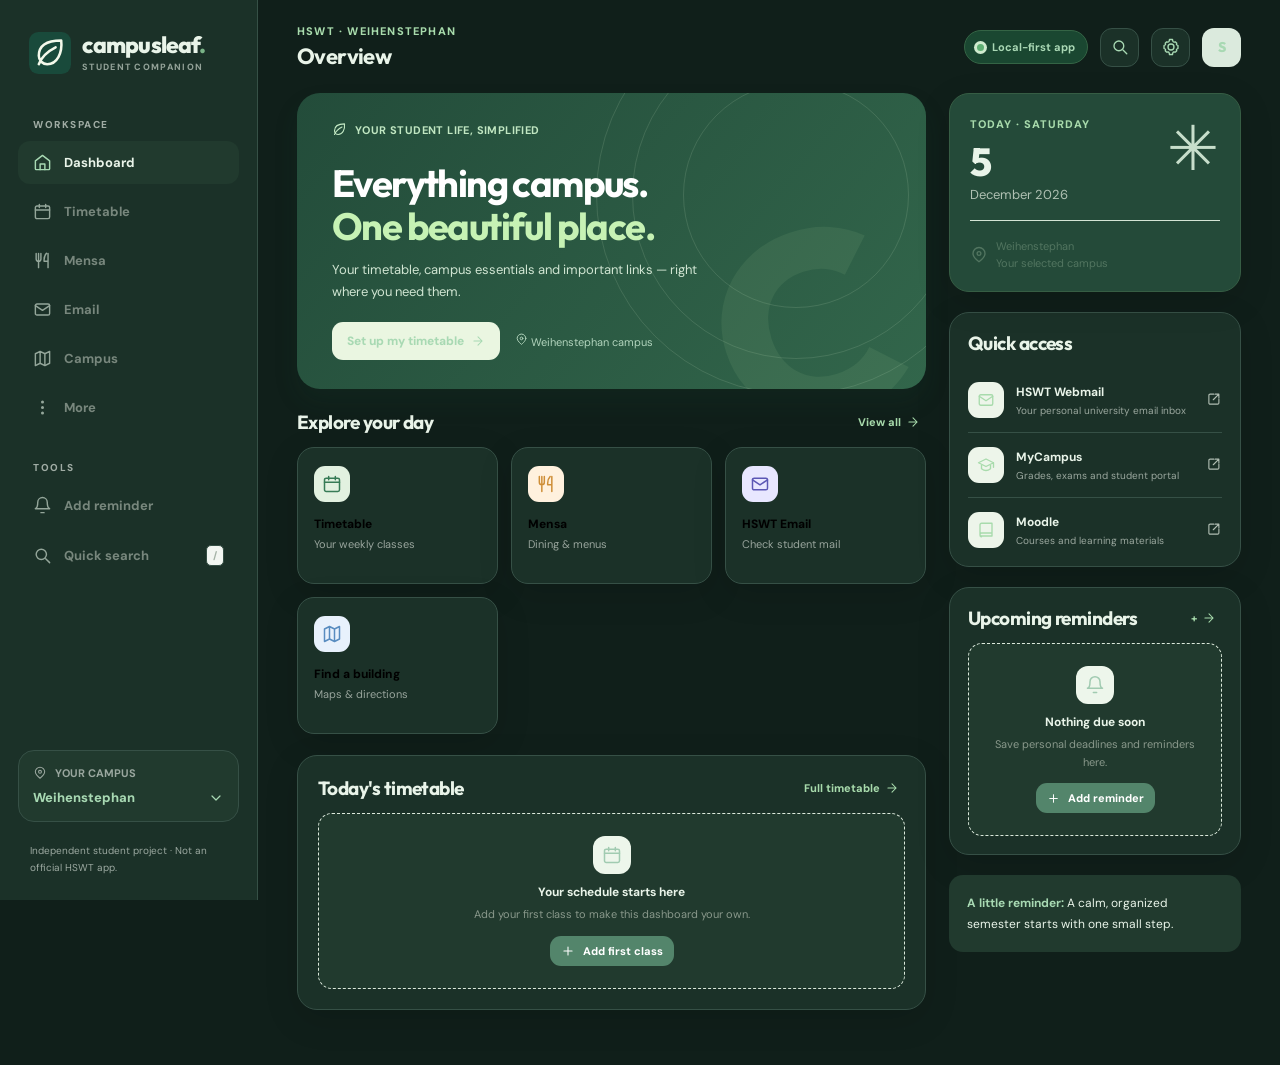
==== commit 319ba786: "Update CampusLeaf logo and dark theme" ====
--- a/index.html
+++ b/index.html
@@ -12,6 +12,13 @@
     <link rel="icon" href="./assets/favicon.svg" type="image/svg+xml" />
     <link rel="apple-touch-icon" href="./assets/icon-192.png" />
     <link rel="stylesheet" href="./styles.css" />
+    <script>
+      try {
+        const saved = JSON.parse(localStorage.getItem('campusleaf.hswt.v1') || '{}');
+        document.documentElement.dataset.firstTheme = saved.theme === 'light' ? 'light' : 'dark';
+      } catch (_) { document.documentElement.dataset.firstTheme = 'dark'; }
+    </script>
+    <style>html[data-first-theme="dark"]{background:#101F1A}html[data-first-theme="dark"] body{background:#101F1A;color:#E9F4E9}</style>
     <title>CampusLeaf — Your HSWT student companion</title>
   </head>
   <body>
--- a/styles.css
+++ b/styles.css
@@ -42,3 +42,85 @@
 body.dark .mail-quick-panel{background:#253f31;border-color:#37614c}
 body.dark .mail-quick-label strong{color:#d0f1d5}
 body.dark .mail-quick-label span,body.dark .mail-quick-note{color:#abcdb3}
+
+
+/* CampusLeaf mobile display fix (2026-10):
+   - The browser/PWA uses CSS safe-area insets.
+   - The native Android wrapper applies system bar / cutout insets to the WebView
+     and marks its document .campusleaf-native to avoid duplicate padding.
+   Desktop layouts and tablet side navigation are unchanged. */
+@media screen and (max-width: 760px) {
+  :root { --campusleaf-mobile-gutter: clamp(14px, 4vw, 20px); }
+  html { scroll-padding-top: 12px; }
+  .app-shell {
+    min-height: 100vh;
+    min-height: 100dvh;
+    padding-bottom: calc(77px + env(safe-area-inset-bottom, 0px));
+  }
+  .mobile-top {
+    min-width: 0;
+    gap: 8px;
+    min-height: 65px;
+    padding-top: max(16px, calc(10px + env(safe-area-inset-top, 0px)));
+    padding-right: var(--campusleaf-mobile-gutter);
+    padding-bottom: 11px;
+    padding-left: var(--campusleaf-mobile-gutter);
+  }
+  .mobile-top .brand { min-width: 0; flex: 1 1 auto; }
+  .mobile-top .brand-name { font-size: clamp(18px, 5vw, 21px); }
+  .mobile-top .brand-sub { font-size: clamp(8px, 2vw, 9px); }
+  .mobile-top .top-actions { gap: 7px; flex: 0 0 auto; }
+  .mobile-top .icon-button { width: 38px; height: 38px; }
+  .page {
+    padding-left: var(--campusleaf-mobile-gutter);
+    padding-right: var(--campusleaf-mobile-gutter);
+    padding-bottom: 26px;
+    min-width: 0;
+  }
+  .hero { min-height: 0; padding: clamp(19px, 5vw, 25px); border-radius: 20px; }
+  .hero h1 {
+    font-size: clamp(27px, 7.8vw, 35px);
+    line-height: 1.12;
+    overflow-wrap: break-word;
+    margin-top: 19px;
+  }
+  .hero p { font-size: clamp(11px, 3.1vw, 13px); line-height: 1.6; }
+  .hero-footer { margin-top: 15px; }
+  .quick-grid, .dashboard-grid, .main-column { min-width: 0; }
+  .mobile-tabs {
+    padding: 7px 5px calc(8px + env(safe-area-inset-bottom, 0px));
+  }
+  .mobile-tab { min-height: 54px; padding: 6px 0 4px; gap: 3px; }
+  .toast { bottom: calc(90px + env(safe-area-inset-bottom, 0px)); }
+  .modal-backdrop {
+    padding-top: calc(14px + env(safe-area-inset-top, 0px));
+    padding-bottom: calc(14px + env(safe-area-inset-bottom, 0px));
+  }
+  .modal { max-height: 90vh; max-height: 90dvh; }
+  /* Native insets are supplied once by MainActivity. */
+  html.campusleaf-native .app-shell { padding-bottom: 77px; }
+  html.campusleaf-native .mobile-top { padding-top: 13px; }
+  html.campusleaf-native .mobile-tabs { padding-bottom: 8px; }
+  html.campusleaf-native .toast { bottom: 90px; }
+  html.campusleaf-native .modal-backdrop { padding: 14px; }
+}
+@media screen and (max-width: 380px) {
+  .mobile-top .brand { gap: 7px; }
+  .mobile-top .brand-mark { width: 33px; height: 33px; }
+  .mobile-top .brand-name { font-size: 18px; }
+  .mobile-top .icon-button { width: 35px; height: 35px; }
+  .hero h1 { font-size: clamp(25px, 7.7vw, 30px); }
+  .mobile-tab { font-size: 9px; }
+  .mobile-tab-icon { width: 29px; }
+  .tile-title { overflow-wrap: anywhere; }
+}
+
+/* CampusLeaf brand identity + visible light/dark selection */
+.brand-mark{background:transparent!important;border-radius:0;overflow:visible}
+.brand-mark img{display:block;width:100%;height:100%;object-fit:contain;border-radius:inherit}
+.theme-choices{display:flex;gap:7px;flex-wrap:nowrap}
+.theme-choices .theme-choice{display:inline-flex;align-items:center;justify-content:center;gap:6px;min-height:39px;padding:9px 12px;border-radius:11px;border:1px solid var(--border);background:var(--surface);color:var(--text);font-weight:800;font-size:12px;white-space:nowrap}
+.theme-choices .theme-choice.active{background:var(--green);color:#fff;border-color:var(--green)}
+body.dark .theme-choices .theme-choice{background:#243e31;border-color:#41634c;color:#d2e8d6}
+body.dark .theme-choices .theme-choice.active{background:#80b68d;color:#10241a;border-color:#80b68d}
+@media(max-width:380px){.theme-choices .theme-choice{padding:8px 9px;font-size:11px}.setting-row{gap:10px}.setting-row strong{font-size:12px}}
